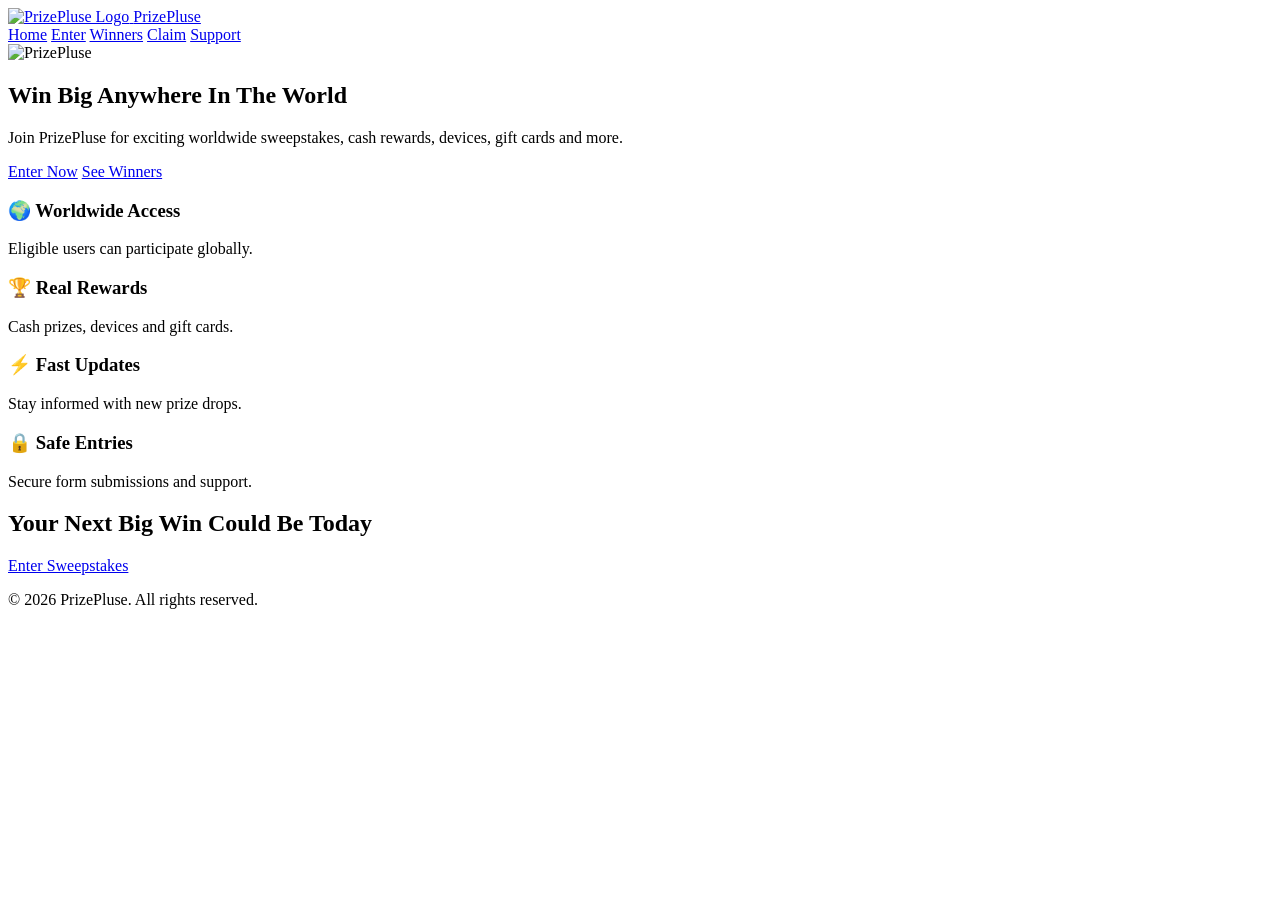
==== index.html @ dbe1dda2 "Add initial HTML structure for PrizePluse website" ====
<!DOCTYPE html>
<html lang="en">
<head>
<meta charset="UTF-8">
<meta name="viewport" content="width=device-width, initial-scale=1.0">
<title>PrizePluse - Win Big Anywhere</title>
<link rel="stylesheet" href="style.css">
</head>
<body>

<header class="topbar">
<div class="container nav">

<a href="index.html" class="brand">
<img src="logo.png" alt="PrizePluse Logo">
<span>PrizePluse</span>
</a>

<nav>
<a href="index.html">Home</a>
<a href="enter.html">Enter</a>
<a href="winners.html">Winners</a>
<a href="claim.html">Claim</a>
<a href="contact.html">Support</a>
</nav>
</div>
</header>

<section class="hero">
<div class="container hero-box">

<img src="logo.png" class="hero-logo" alt="PrizePluse">

<h1>Win Big Anywhere In The World</h1>

<p>
Join PrizePluse for exciting worldwide sweepstakes,
cash rewards, devices, gift cards and more.
</p>

<div class="hero-buttons">
<a href="enter.html" class="btn gold">Enter Now</a>
<a href="winners.html" class="btn dark">See Winners</a>
</div>

</div>
</section>

<section class="features">
<div class="container grid4">

<div class="card">
<h3>🌍 Worldwide Access</h3>
<p>Eligible users can participate globally.</p>
</div>

<div class="card">
<h3>🏆 Real Rewards</h3>
<p>Cash prizes, devices and gift cards.</p>
</div>

<div class="card">
<h3>⚡ Fast Updates</h3>
<p>Stay informed with new prize drops.</p>
</div>

<div class="card">
<h3>🔒 Safe Entries</h3>
<p>Secure form submissions and support.</p>
</div>

</div>
</section>

<section class="cta">
<div class="container center">
<h2>Your Next Big Win Could Be Today</h2>
<a href="enter.html" class="btn gold">Enter Sweepstakes</a>
</div>
</section>

<footer>
<div class="container foot">
<p>© 2026 PrizePluse. All rights reserved.</p>
</div>
</footer>

<script src="script.js"></script>
</body>
</html>
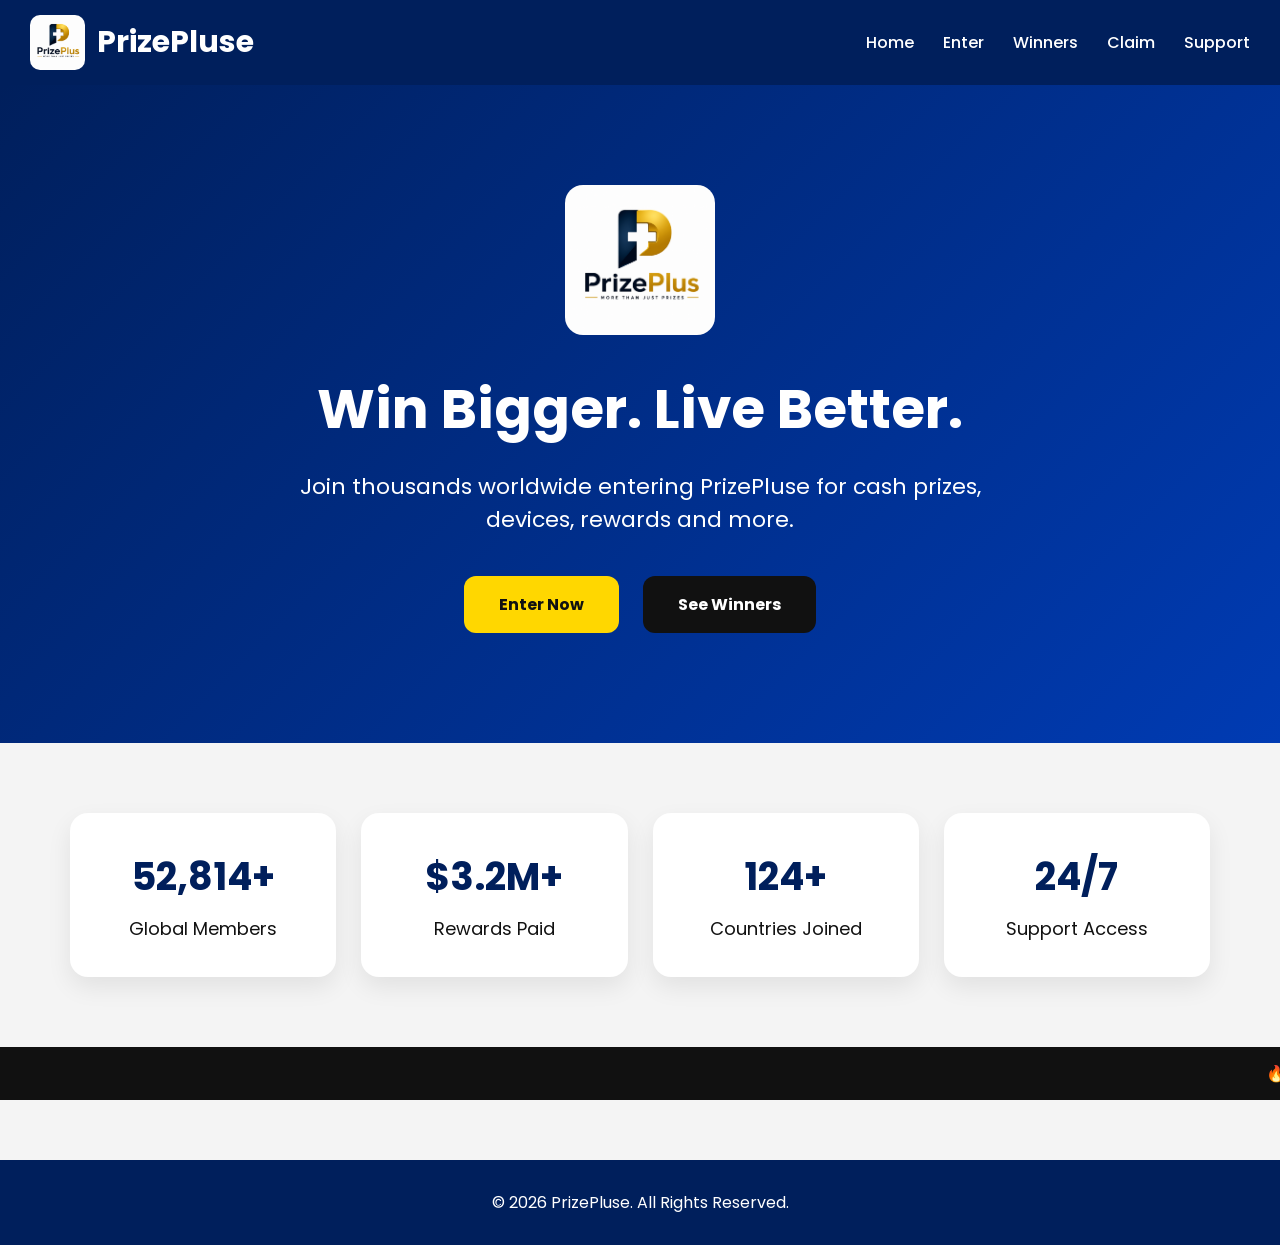
==== commit 4072822c: "Update title and content for PrizePluse website" ====
--- a/index.html
+++ b/index.html
@@ -3,18 +3,189 @@
 <head>
 <meta charset="UTF-8">
 <meta name="viewport" content="width=device-width, initial-scale=1.0">
-<title>PrizePluse - Win Big Anywhere</title>
-<link rel="stylesheet" href="style.css">
+<title>PrizePluse - Win Bigger Worldwide</title>
+
+<link href="https://fonts.googleapis.com/css2?family=Poppins:wght@300;400;600;700&display=swap" rel="stylesheet">
+
+<style>
+*{
+margin:0;
+padding:0;
+box-sizing:border-box;
+font-family:'Poppins',sans-serif;
+}
+
+body{
+background:#f4f4f4;
+color:#111;
+}
+
+header{
+background:#001f5c;
+padding:15px 30px;
+display:flex;
+justify-content:space-between;
+align-items:center;
+position:sticky;
+top:0;
+z-index:999;
+}
+
+.logo{
+display:flex;
+align-items:center;
+gap:12px;
+color:white;
+font-size:30px;
+font-weight:700;
+}
+
+.logo img{
+width:55px;
+height:55px;
+border-radius:10px;
+}
+
+nav a{
+color:white;
+text-decoration:none;
+margin-left:25px;
+font-weight:500;
+}
+
+.hero{
+background:linear-gradient(135deg,#001f5c,#003bb3);
+color:white;
+text-align:center;
+padding:100px 20px;
+}
+
+.hero img{
+width:150px;
+border-radius:18px;
+animation:float 3s infinite ease-in-out;
+}
+
+.hero h1{
+font-size:55px;
+margin-top:25px;
+}
+
+.hero p{
+font-size:22px;
+margin:20px auto;
+max-width:700px;
+}
+
+.btns{
+margin-top:30px;
+}
+
+.btn{
+padding:16px 35px;
+border-radius:12px;
+font-weight:700;
+text-decoration:none;
+margin:10px;
+display:inline-block;
+transition:.3s;
+}
+
+.gold{
+background:#ffd700;
+color:#111;
+}
+
+.dark{
+background:#111;
+color:white;
+}
+
+.btn:hover{
+transform:translateY(-4px);
+}
+
+.stats{
+display:grid;
+grid-template-columns:repeat(auto-fit,minmax(220px,1fr));
+gap:25px;
+padding:70px 30px;
+max-width:1200px;
+margin:auto;
+}
+
+.card{
+background:white;
+padding:35px;
+border-radius:18px;
+box-shadow:0 10px 25px rgba(0,0,0,.08);
+text-align:center;
+}
+
+.card h2{
+font-size:38px;
+color:#001f5c;
+}
+
+.card p{
+margin-top:10px;
+font-size:18px;
+}
+
+.ticker{
+background:#111;
+color:#ffd700;
+padding:14px;
+font-weight:600;
+overflow:hidden;
+white-space:nowrap;
+}
+
+.ticker span{
+display:inline-block;
+padding-left:100%;
+animation:scroll 18s linear infinite;
+}
+
+footer{
+background:#001f5c;
+color:white;
+text-align:center;
+padding:30px;
+margin-top:60px;
+}
+
+@keyframes scroll{
+0%{transform:translateX(0);}
+100%{transform:translateX(-100%);}
+}
+
+@keyframes float{
+0%,100%{transform:translateY(0);}
+50%{transform:translateY(-10px);}
+}
+
+@media(max-width:768px){
+.hero h1{
+font-size:38px;
+}
+.hero p{
+font-size:18px;
+}
+nav{
+display:none;
+}
+}
+</style>
 </head>
+
 <body>
 
-<header class="topbar">
-<div class="container nav">
-
-<a href="index.html" class="brand">
-<img src="logo.png" alt="PrizePluse Logo">
-<span>PrizePluse</span>
-</a>
+<header>
+<div class="logo">
+<img src="logo.png">
+PrizePluse
+</div>
 
 <nav>
 <a href="index.html">Home</a>
@@ -23,68 +194,54 @@
 <a href="claim.html">Claim</a>
 <a href="contact.html">Support</a>
 </nav>
-</div>
 </header>
 
 <section class="hero">
-<div class="container hero-box">
-
-<img src="logo.png" class="hero-logo" alt="PrizePluse">
-
-<h1>Win Big Anywhere In The World</h1>
-
-<p>
-Join PrizePluse for exciting worldwide sweepstakes,
-cash rewards, devices, gift cards and more.
-</p>
-
-<div class="hero-buttons">
+<img src="logo.png">
+
+<h1>Win Bigger. Live Better.</h1>
+
+<p>Join thousands worldwide entering PrizePluse for cash prizes, devices, rewards and more.</p>
+
+<div class="btns">
 <a href="enter.html" class="btn gold">Enter Now</a>
 <a href="winners.html" class="btn dark">See Winners</a>
 </div>
-
-</div>
 </section>
 
-<section class="features">
-<div class="container grid4">
-
-<div class="card">
-<h3>🌍 Worldwide Access</h3>
-<p>Eligible users can participate globally.</p>
-</div>
-
-<div class="card">
-<h3>🏆 Real Rewards</h3>
-<p>Cash prizes, devices and gift cards.</p>
-</div>
-
-<div class="card">
-<h3>⚡ Fast Updates</h3>
-<p>Stay informed with new prize drops.</p>
-</div>
-
-<div class="card">
-<h3>🔒 Safe Entries</h3>
-<p>Secure form submissions and support.</p>
-</div>
-
-</div>
+<section class="stats">
+
+<div class="card">
+<h2>52,814+</h2>
+<p>Global Members</p>
+</div>
+
+<div class="card">
+<h2>$3.2M+</h2>
+<p>Rewards Paid</p>
+</div>
+
+<div class="card">
+<h2>124+</h2>
+<p>Countries Joined</p>
+</div>
+
+<div class="card">
+<h2>24/7</h2>
+<p>Support Access</p>
+</div>
+
 </section>
 
-<section class="cta">
-<div class="container center">
-<h2>Your Next Big Win Could Be Today</h2>
-<a href="enter.html" class="btn gold">Enter Sweepstakes</a>
-</div>
-</section>
+<div class="ticker">
+<span>
+🔥 Maria from Spain entered • 🔥 David from Canada won $500 • 🔥 Sarah from USA joined • 🔥 Liam from UK claimed reward
+</span>
+</div>
 
 <footer>
-<div class="container foot">
-<p>© 2026 PrizePluse. All rights reserved.</p>
-</div>
+© 2026 PrizePluse. All Rights Reserved.
 </footer>
 
-<script src="script.js"></script>
 </body>
 </html>
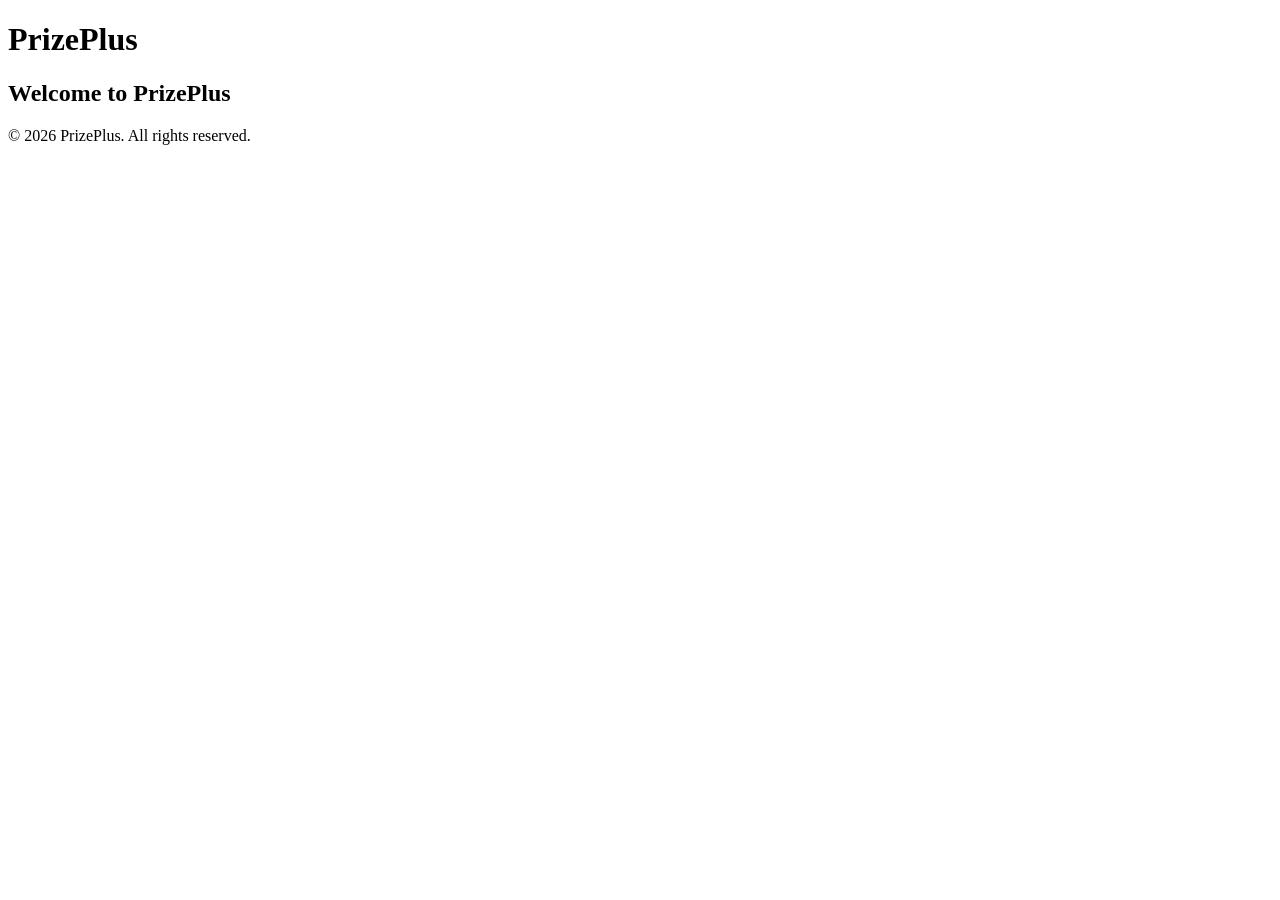
==== commit e23d4bbe: "Updated index.html to replace 'PrizePluse' with 'PrizePlus'" ====
--- a/index.html
+++ b/index.html
@@ -1,247 +1,19 @@
 <!DOCTYPE html>
 <html lang="en">
 <head>
-<meta charset="UTF-8">
-<meta name="viewport" content="width=device-width, initial-scale=1.0">
-<title>PrizePluse - Win Bigger Worldwide</title>
-
-<link href="https://fonts.googleapis.com/css2?family=Poppins:wght@300;400;600;700&display=swap" rel="stylesheet">
-
-<style>
-*{
-margin:0;
-padding:0;
-box-sizing:border-box;
-font-family:'Poppins',sans-serif;
-}
-
-body{
-background:#f4f4f4;
-color:#111;
-}
-
-header{
-background:#001f5c;
-padding:15px 30px;
-display:flex;
-justify-content:space-between;
-align-items:center;
-position:sticky;
-top:0;
-z-index:999;
-}
-
-.logo{
-display:flex;
-align-items:center;
-gap:12px;
-color:white;
-font-size:30px;
-font-weight:700;
-}
-
-.logo img{
-width:55px;
-height:55px;
-border-radius:10px;
-}
-
-nav a{
-color:white;
-text-decoration:none;
-margin-left:25px;
-font-weight:500;
-}
-
-.hero{
-background:linear-gradient(135deg,#001f5c,#003bb3);
-color:white;
-text-align:center;
-padding:100px 20px;
-}
-
-.hero img{
-width:150px;
-border-radius:18px;
-animation:float 3s infinite ease-in-out;
-}
-
-.hero h1{
-font-size:55px;
-margin-top:25px;
-}
-
-.hero p{
-font-size:22px;
-margin:20px auto;
-max-width:700px;
-}
-
-.btns{
-margin-top:30px;
-}
-
-.btn{
-padding:16px 35px;
-border-radius:12px;
-font-weight:700;
-text-decoration:none;
-margin:10px;
-display:inline-block;
-transition:.3s;
-}
-
-.gold{
-background:#ffd700;
-color:#111;
-}
-
-.dark{
-background:#111;
-color:white;
-}
-
-.btn:hover{
-transform:translateY(-4px);
-}
-
-.stats{
-display:grid;
-grid-template-columns:repeat(auto-fit,minmax(220px,1fr));
-gap:25px;
-padding:70px 30px;
-max-width:1200px;
-margin:auto;
-}
-
-.card{
-background:white;
-padding:35px;
-border-radius:18px;
-box-shadow:0 10px 25px rgba(0,0,0,.08);
-text-align:center;
-}
-
-.card h2{
-font-size:38px;
-color:#001f5c;
-}
-
-.card p{
-margin-top:10px;
-font-size:18px;
-}
-
-.ticker{
-background:#111;
-color:#ffd700;
-padding:14px;
-font-weight:600;
-overflow:hidden;
-white-space:nowrap;
-}
-
-.ticker span{
-display:inline-block;
-padding-left:100%;
-animation:scroll 18s linear infinite;
-}
-
-footer{
-background:#001f5c;
-color:white;
-text-align:center;
-padding:30px;
-margin-top:60px;
-}
-
-@keyframes scroll{
-0%{transform:translateX(0);}
-100%{transform:translateX(-100%);}
-}
-
-@keyframes float{
-0%,100%{transform:translateY(0);}
-50%{transform:translateY(-10px);}
-}
-
-@media(max-width:768px){
-.hero h1{
-font-size:38px;
-}
-.hero p{
-font-size:18px;
-}
-nav{
-display:none;
-}
-}
-</style>
+    <meta charset="UTF-8">
+    <meta name="viewport" content="width=device-width, initial-scale=1.0">
+    <title>PrizePlus</title>
 </head>
-
 <body>
-
-<header>
-<div class="logo">
-<img src="logo.png">
-PrizePluse
-</div>
-
-<nav>
-<a href="index.html">Home</a>
-<a href="enter.html">Enter</a>
-<a href="winners.html">Winners</a>
-<a href="claim.html">Claim</a>
-<a href="contact.html">Support</a>
-</nav>
-</header>
-
-<section class="hero">
-<img src="logo.png">
-
-<h1>Win Bigger. Live Better.</h1>
-
-<p>Join thousands worldwide entering PrizePluse for cash prizes, devices, rewards and more.</p>
-
-<div class="btns">
-<a href="enter.html" class="btn gold">Enter Now</a>
-<a href="winners.html" class="btn dark">See Winners</a>
-</div>
-</section>
-
-<section class="stats">
-
-<div class="card">
-<h2>52,814+</h2>
-<p>Global Members</p>
-</div>
-
-<div class="card">
-<h2>$3.2M+</h2>
-<p>Rewards Paid</p>
-</div>
-
-<div class="card">
-<h2>124+</h2>
-<p>Countries Joined</p>
-</div>
-
-<div class="card">
-<h2>24/7</h2>
-<p>Support Access</p>
-</div>
-
-</section>
-
-<div class="ticker">
-<span>
-🔥 Maria from Spain entered • 🔥 David from Canada won $500 • 🔥 Sarah from USA joined • 🔥 Liam from UK claimed reward
-</span>
-</div>
-
-<footer>
-© 2026 PrizePluse. All Rights Reserved.
-</footer>
-
+    <header>
+        <h1>PrizePlus</h1> <!-- Changed here -->
+    </header>
+    <section class="hero">
+        <h2>Welcome to PrizePlus</h2> <!-- Changed here -->
+    </section>
+    <footer>
+        <p>&copy; 2026 PrizePlus. All rights reserved.</p> <!-- Changed here -->
+    </footer>
 </body>
-</html>
+</html>
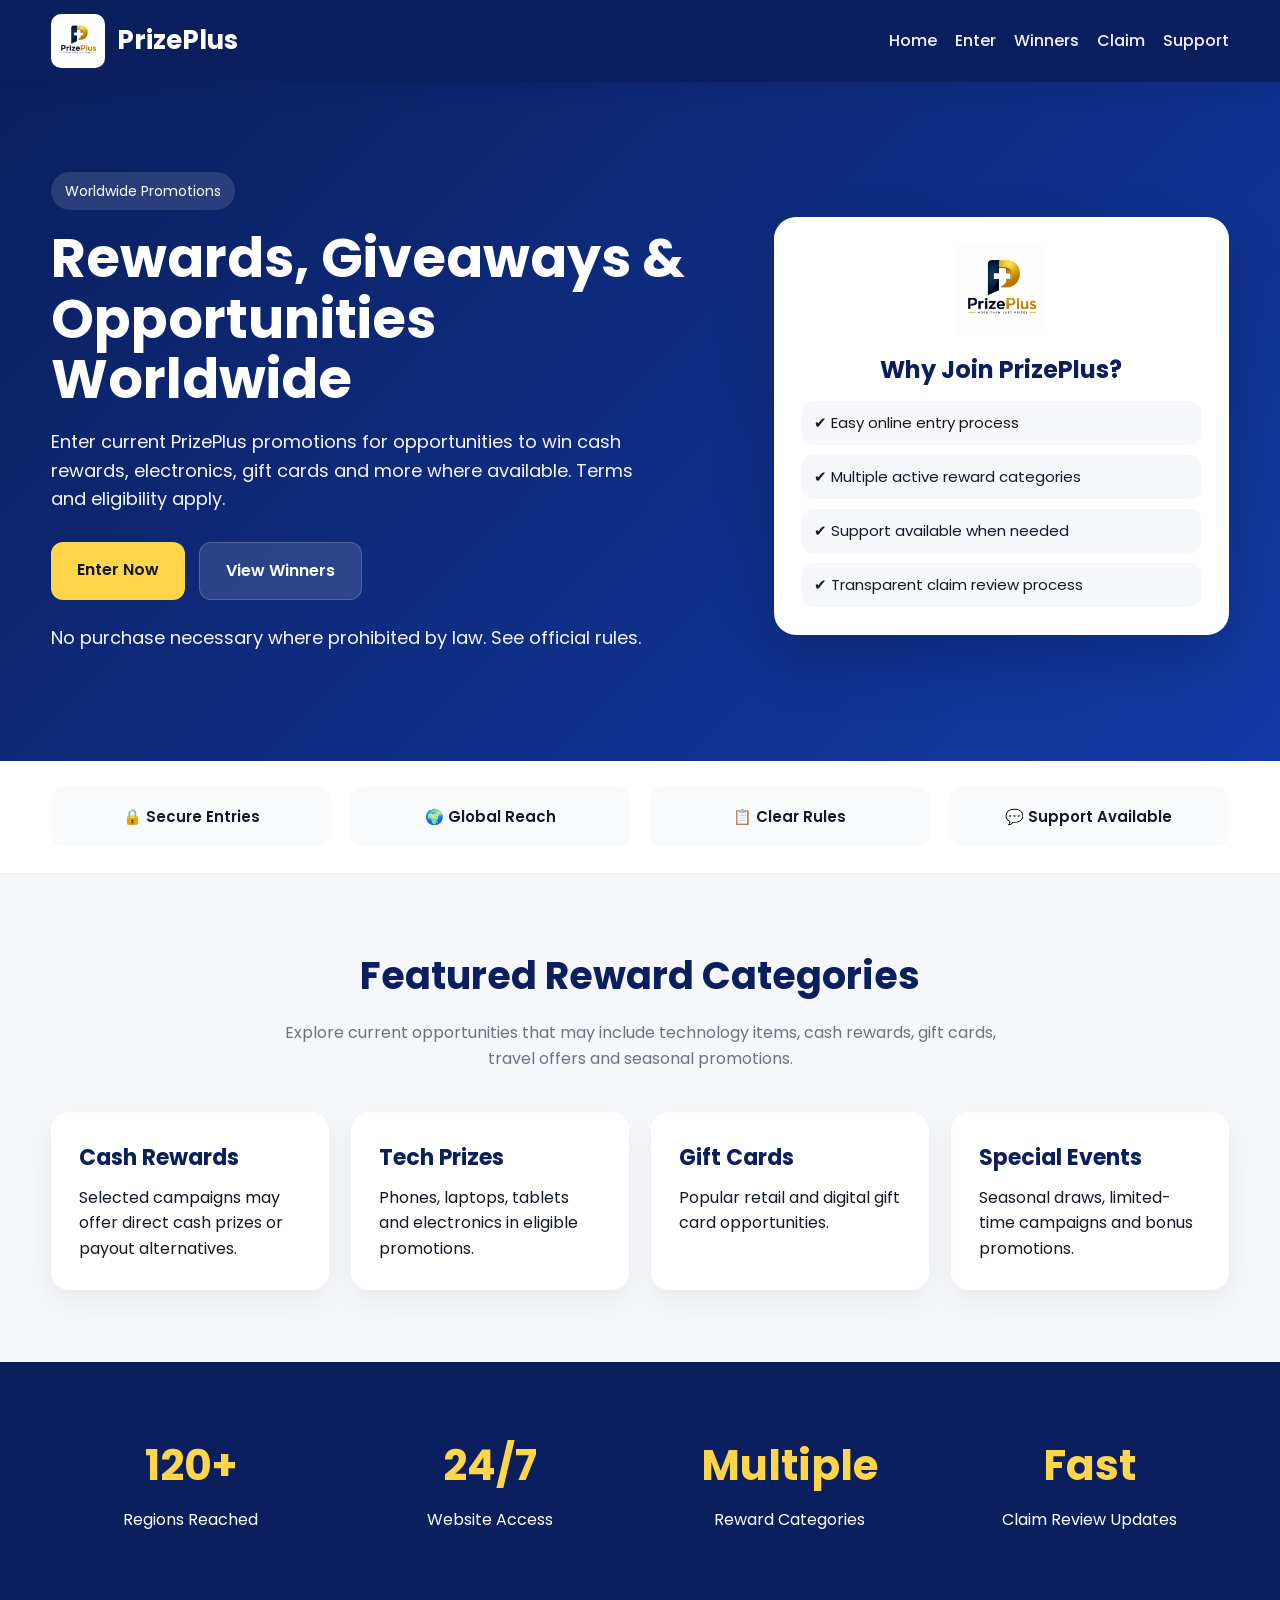
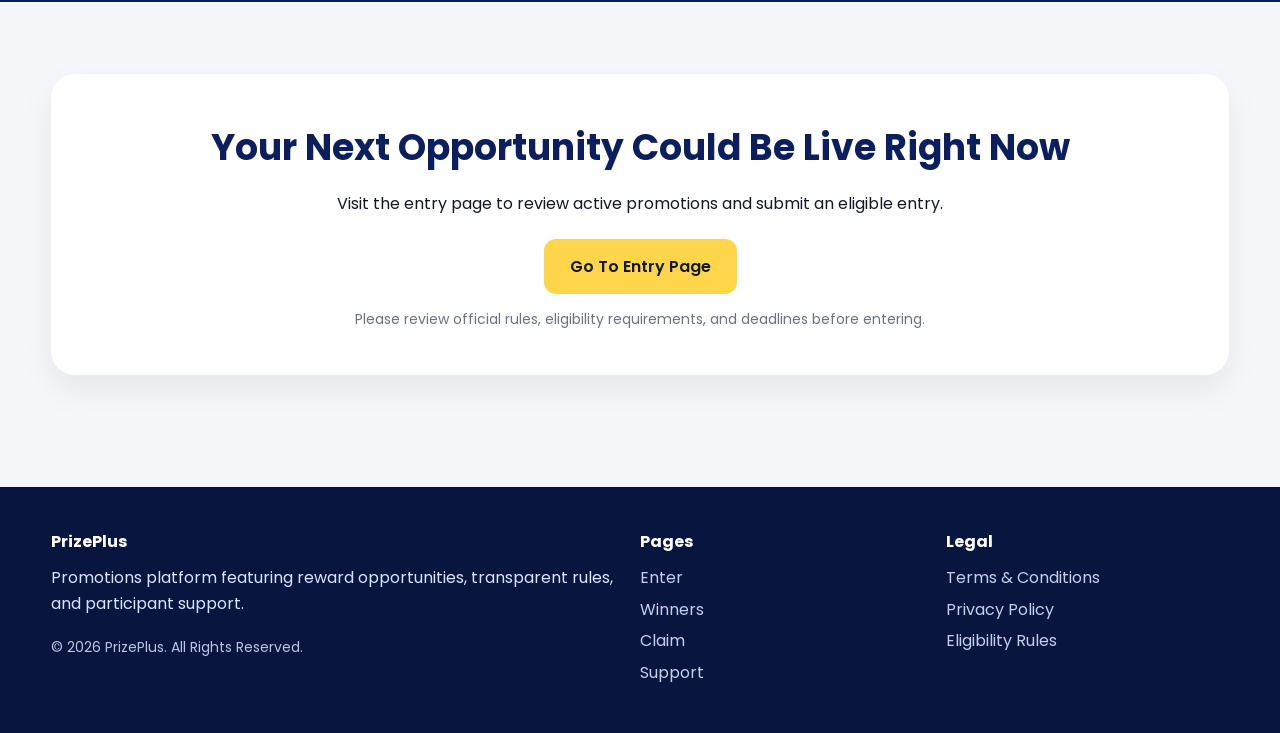
==== commit 36eea40a: "Update index.html" ====
--- a/index.html
+++ b/index.html
@@ -1,19 +1,566 @@
 <!DOCTYPE html>
 <html lang="en">
 <head>
-    <meta charset="UTF-8">
-    <meta name="viewport" content="width=device-width, initial-scale=1.0">
-    <title>PrizePlus</title>
+<meta charset="UTF-8">
+<meta name="viewport" content="width=device-width, initial-scale=1.0">
+<title>PrizePlus | Rewards & Promotions</title>
+<meta name="description" content="Enter current PrizePlus promotions for opportunities to win rewards, gift cards, electronics and more where available.">
+<link rel="preconnect" href="https://fonts.googleapis.com">
+<link rel="preconnect" href="https://fonts.gstatic.com" crossorigin>
+<link href="https://fonts.googleapis.com/css2?family=Poppins:wght@300;400;500;600;700&display=swap" rel="stylesheet">
+
+<style>
+*{
+margin:0;
+padding:0;
+box-sizing:border-box;
+}
+
+html{
+scroll-behavior:smooth;
+}
+
+body{
+font-family:'Poppins',sans-serif;
+background:#f5f7fb;
+color:#111827;
+line-height:1.6;
+}
+
+a{
+text-decoration:none;
+color:inherit;
+}
+
+img{
+max-width:100%;
+display:block;
+}
+
+header{
+position:sticky;
+top:0;
+z-index:1000;
+background:#0b1f5e;
+box-shadow:0 8px 20px rgba(0,0,0,.08);
+}
+
+.container{
+width:92%;
+max-width:1180px;
+margin:auto;
+}
+
+.nav{
+display:flex;
+justify-content:space-between;
+align-items:center;
+padding:14px 0;
+gap:20px;
+}
+
+.brand{
+display:flex;
+align-items:center;
+gap:12px;
+color:#fff;
+font-size:26px;
+font-weight:700;
+}
+
+.brand img{
+width:54px;
+height:54px;
+object-fit:contain;
+border-radius:10px;
+background:#fff;
+padding:4px;
+}
+
+nav{
+display:flex;
+flex-wrap:wrap;
+gap:18px;
+}
+
+nav a{
+color:#fff;
+font-weight:500;
+opacity:.95;
+transition:.25s;
+}
+
+nav a:hover{
+opacity:1;
+color:#ffd54a;
+}
+
+.hero{
+background:linear-gradient(135deg,#0b1f5e,#123aa5);
+color:#fff;
+padding:90px 0 80px;
+overflow:hidden;
+}
+
+.hero-grid{
+display:grid;
+grid-template-columns:1.2fr .8fr;
+gap:40px;
+align-items:center;
+}
+
+.eyebrow{
+display:inline-block;
+background:rgba(255,255,255,.12);
+padding:8px 14px;
+border-radius:999px;
+font-size:14px;
+margin-bottom:18px;
+}
+
+.hero h1{
+font-size:54px;
+line-height:1.12;
+margin-bottom:18px;
+font-weight:700;
+}
+
+.hero p{
+font-size:18px;
+max-width:620px;
+opacity:.96;
+margin-bottom:28px;
+}
+
+.hero-actions{
+display:flex;
+gap:14px;
+flex-wrap:wrap;
+margin-bottom:24px;
+}
+
+.btn{
+padding:15px 26px;
+border-radius:12px;
+font-weight:600;
+display:inline-block;
+transition:.25s;
+}
+
+.btn:hover{
+transform:translateY(-3px);
+}
+
+.btn-primary{
+background:#ffd54a;
+color:#111827;
+}
+
+.btn-secondary{
+background:rgba(255,255,255,.12);
+color:#fff;
+border:1px solid rgba(255,255,255,.18);
+}
+
+.hero-note{
+font-size:14px;
+opacity:.9;
+}
+
+.hero-card{
+background:#fff;
+color:#111827;
+padding:28px;
+border-radius:22px;
+box-shadow:0 25px 60px rgba(0,0,0,.18);
+animation:float 4s ease-in-out infinite;
+}
+
+.hero-card img{
+width:90px;
+margin:0 auto 16px;
+}
+
+.hero-card h3{
+text-align:center;
+font-size:24px;
+margin-bottom:10px;
+color:#0b1f5e;
+}
+
+.hero-card ul{
+list-style:none;
+display:grid;
+gap:10px;
+margin-top:12px;
+}
+
+.hero-card li{
+padding:10px 12px;
+background:#f5f7fb;
+border-radius:10px;
+font-size:15px;
+}
+
+.trust{
+padding:26px 0;
+background:#fff;
+border-bottom:1px solid #eef1f6;
+}
+
+.trust-grid{
+display:grid;
+grid-template-columns:repeat(4,1fr);
+gap:18px;
+}
+
+.trust-item{
+background:#f8fafc;
+padding:18px;
+border-radius:14px;
+text-align:center;
+font-weight:600;
+font-size:15px;
+}
+
+.section{
+padding:72px 0;
+}
+
+.section-title{
+text-align:center;
+font-size:38px;
+color:#0b1f5e;
+margin-bottom:14px;
+}
+
+.section-sub{
+text-align:center;
+max-width:720px;
+margin:0 auto 40px;
+color:#6b7280;
+}
+
+.cards{
+display:grid;
+grid-template-columns:repeat(auto-fit,minmax(240px,1fr));
+gap:22px;
+}
+
+.card{
+background:#fff;
+padding:28px;
+border-radius:18px;
+box-shadow:0 12px 28px rgba(0,0,0,.06);
+transition:.25s;
+}
+
+.card:hover{
+transform:translateY(-5px);
+}
+
+.card h3{
+color:#0b1f5e;
+margin-bottom:10px;
+font-size:22px;
+}
+
+.stats{
+background:#0b1f5e;
+color:#fff;
+padding:70px 0;
+}
+
+.stats-grid{
+display:grid;
+grid-template-columns:repeat(4,1fr);
+gap:20px;
+text-align:center;
+}
+
+.stat h2{
+font-size:42px;
+margin-bottom:8px;
+color:#ffd54a;
+}
+
+.cta{
+padding:72px 0;
+text-align:center;
+}
+
+.cta-box{
+background:#fff;
+padding:45px;
+border-radius:24px;
+box-shadow:0 15px 35px rgba(0,0,0,.07);
+}
+
+.cta h2{
+font-size:36px;
+color:#0b1f5e;
+margin-bottom:14px;
+}
+
+.small{
+font-size:14px;
+color:#6b7280;
+margin-top:14px;
+}
+
+footer{
+background:#08153f;
+color:#dbe3ff;
+padding:42px 0;
+margin-top:40px;
+}
+
+.footer-grid{
+display:grid;
+grid-template-columns:2fr 1fr 1fr;
+gap:24px;
+}
+
+footer h4{
+color:#fff;
+margin-bottom:10px;
+}
+
+footer a{
+display:block;
+margin:6px 0;
+opacity:.9;
+}
+
+.copy{
+margin-top:20px;
+font-size:14px;
+opacity:.85;
+}
+
+@keyframes float{
+0%,100%{transform:translateY(0);}
+50%{transform:translateY(-10px);}
+}
+
+@media(max-width:980px){
+.hero-grid,
+.footer-grid,
+.trust-grid,
+.stats-grid{
+grid-template-columns:1fr 1fr;
+}
+.hero h1{
+font-size:44px;
+}
+}
+
+@media(max-width:700px){
+nav{
+display:none;
+}
+.hero-grid,
+.trust-grid,
+.stats-grid,
+.footer-grid{
+grid-template-columns:1fr;
+}
+.hero{
+padding:70px 0 60px;
+}
+.hero h1{
+font-size:34px;
+}
+.section-title{
+font-size:30px;
+}
+.cta h2{
+font-size:28px;
+}
+}
+</style>
 </head>
+
 <body>
-    <header>
-        <h1>PrizePlus</h1> <!-- Changed here -->
-    </header>
-    <section class="hero">
-        <h2>Welcome to PrizePlus</h2> <!-- Changed here -->
-    </section>
-    <footer>
-        <p>&copy; 2026 PrizePlus. All rights reserved.</p> <!-- Changed here -->
-    </footer>
+
+<header>
+<div class="container nav">
+
+<a href="index.html" class="brand">
+<img src="logo.png" alt="PrizePlus Logo">
+<span>PrizePlus</span>
+</a>
+
+<nav>
+<a href="index.html">Home</a>
+<a href="enter.html">Enter</a>
+<a href="winners.html">Winners</a>
+<a href="claim.html">Claim</a>
+<a href="contact.html">Support</a>
+</nav>
+
+</div>
+</header>
+
+<section class="hero">
+<div class="container hero-grid">
+
+<div>
+<span class="eyebrow">Worldwide Promotions</span>
+
+<h1>Rewards, Giveaways & Opportunities Worldwide</h1>
+
+<p>
+Enter current PrizePlus promotions for opportunities to win cash rewards,
+electronics, gift cards and more where available. Terms and eligibility apply.
+</p>
+
+<div class="hero-actions">
+<a href="enter.html" class="btn btn-primary">Enter Now</a>
+<a href="winners.html" class="btn btn-secondary">View Winners</a>
+</div>
+
+<p class="hero-note">
+No purchase necessary where prohibited by law. See official rules.
+</p>
+</div>
+
+<div class="hero-card">
+<img src="logo.png" alt="PrizePlus">
+<h3>Why Join PrizePlus?</h3>
+
+<ul>
+<li>✔ Easy online entry process</li>
+<li>✔ Multiple active reward categories</li>
+<li>✔ Support available when needed</li>
+<li>✔ Transparent claim review process</li>
+</ul>
+</div>
+
+</div>
+</section>
+
+<section class="trust">
+<div class="container trust-grid">
+
+<div class="trust-item">🔒 Secure Entries</div>
+<div class="trust-item">🌍 Global Reach</div>
+<div class="trust-item">📋 Clear Rules</div>
+<div class="trust-item">💬 Support Available</div>
+
+</div>
+</section>
+
+<section class="section">
+<div class="container">
+
+<h2 class="section-title">Featured Reward Categories</h2>
+<p class="section-sub">
+Explore current opportunities that may include technology items, cash rewards,
+gift cards, travel offers and seasonal promotions.
+</p>
+
+<div class="cards">
+
+<div class="card">
+<h3>Cash Rewards</h3>
+<p>Selected campaigns may offer direct cash prizes or payout alternatives.</p>
+</div>
+
+<div class="card">
+<h3>Tech Prizes</h3>
+<p>Phones, laptops, tablets and electronics in eligible promotions.</p>
+</div>
+
+<div class="card">
+<h3>Gift Cards</h3>
+<p>Popular retail and digital gift card opportunities.</p>
+</div>
+
+<div class="card">
+<h3>Special Events</h3>
+<p>Seasonal draws, limited-time campaigns and bonus promotions.</p>
+</div>
+
+</div>
+
+</div>
+</section>
+
+<section class="stats">
+<div class="container stats-grid">
+
+<div class="stat">
+<h2>120+</h2>
+<p>Regions Reached</p>
+</div>
+
+<div class="stat">
+<h2>24/7</h2>
+<p>Website Access</p>
+</div>
+
+<div class="stat">
+<h2>Multiple</h2>
+<p>Reward Categories</p>
+</div>
+
+<div class="stat">
+<h2>Fast</h2>
+<p>Claim Review Updates</p>
+</div>
+
+</div>
+</section>
+
+<section class="cta">
+<div class="container">
+
+<div class="cta-box">
+<h2>Your Next Opportunity Could Be Live Right Now</h2>
+<p>Visit the entry page to review active promotions and submit an eligible entry.</p>
+
+<div style="margin-top:22px;">
+<a href="enter.html" class="btn btn-primary">Go To Entry Page</a>
+</div>
+
+<p class="small">
+Please review official rules, eligibility requirements, and deadlines before entering.
+</p>
+</div>
+
+</div>
+</section>
+
+<footer>
+<div class="container footer-grid">
+
+<div>
+<h4>PrizePlus</h4>
+<p>
+Promotions platform featuring reward opportunities, transparent rules,
+and participant support.
+</p>
+<p class="copy">© 2026 PrizePlus. All Rights Reserved.</p>
+</div>
+
+<div>
+<h4>Pages</h4>
+<a href="enter.html">Enter</a>
+<a href="winners.html">Winners</a>
+<a href="claim.html">Claim</a>
+<a href="contact.html">Support</a>
+</div>
+
+<div>
+<h4>Legal</h4>
+<a href="#">Terms & Conditions</a>
+<a href="#">Privacy Policy</a>
+<a href="#">Eligibility Rules</a>
+</div>
+
+</div>
+</footer>
+
 </body>
-</html>+</html>
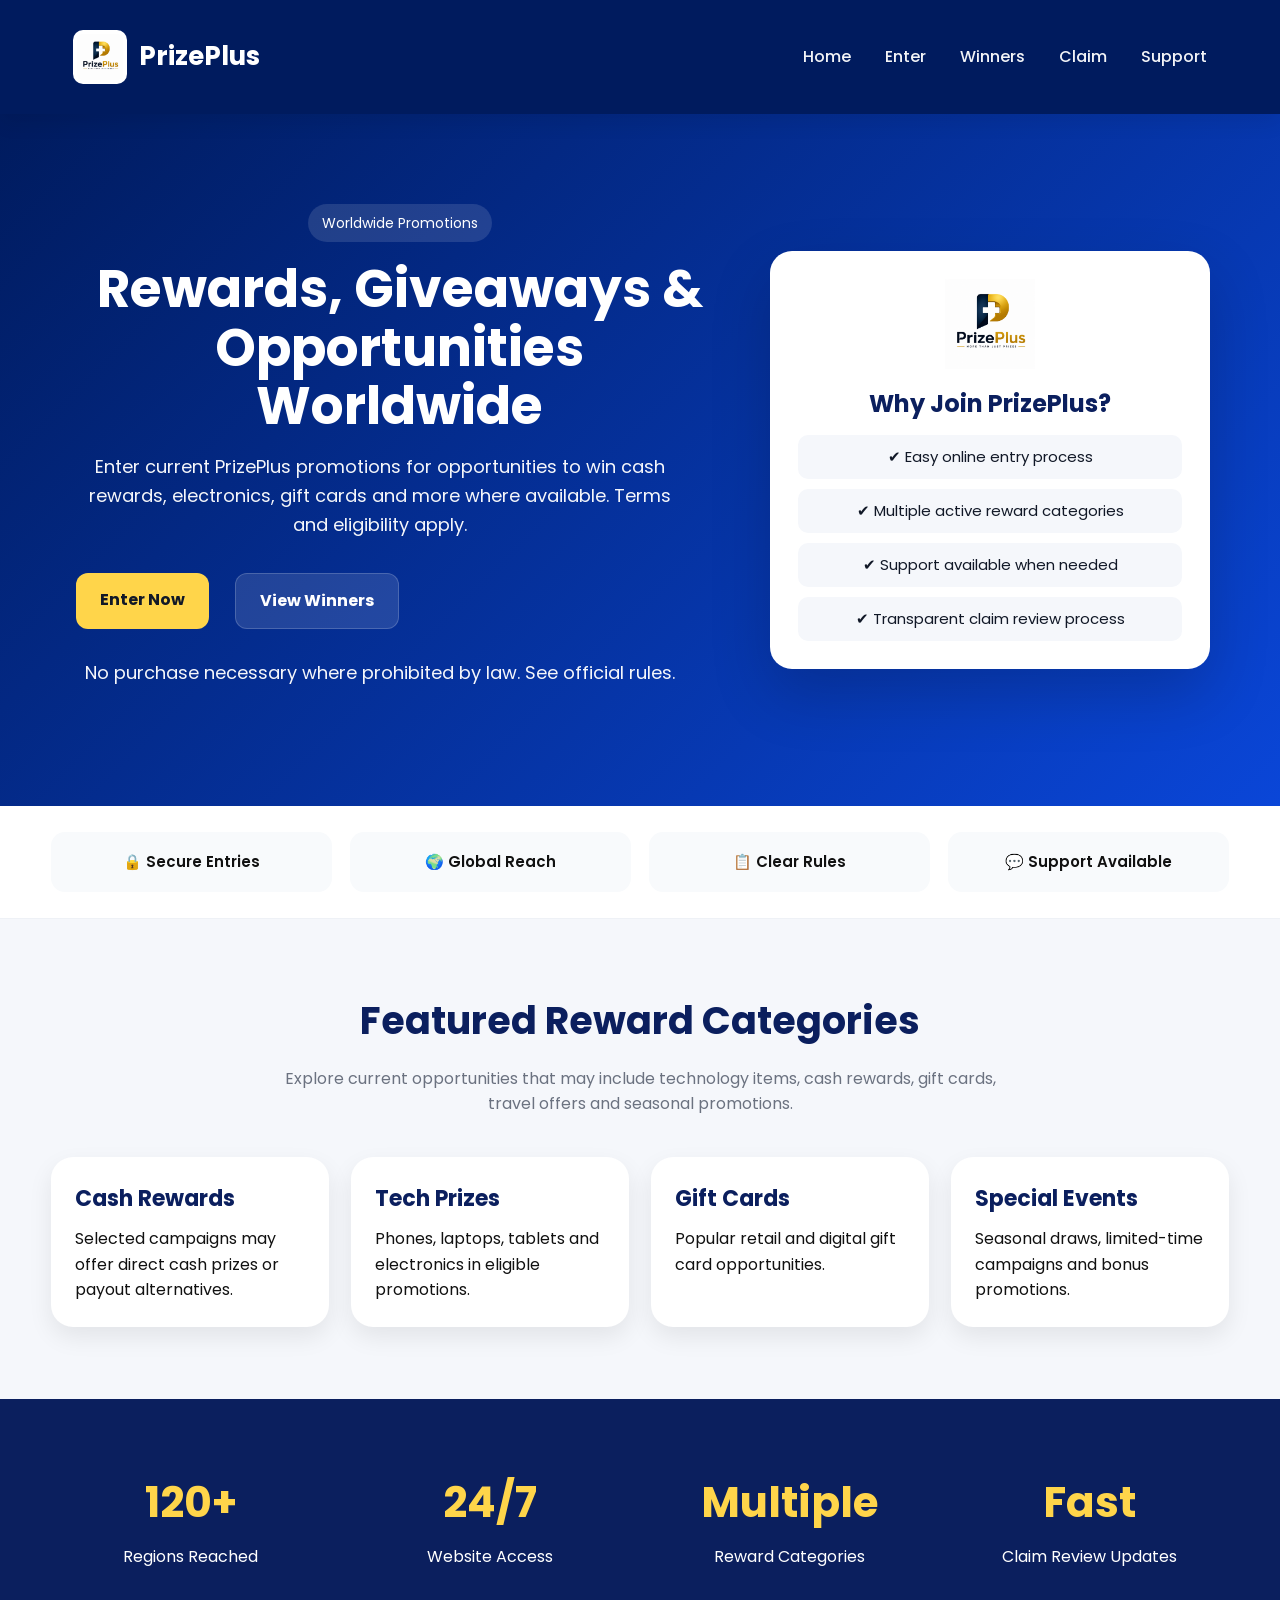
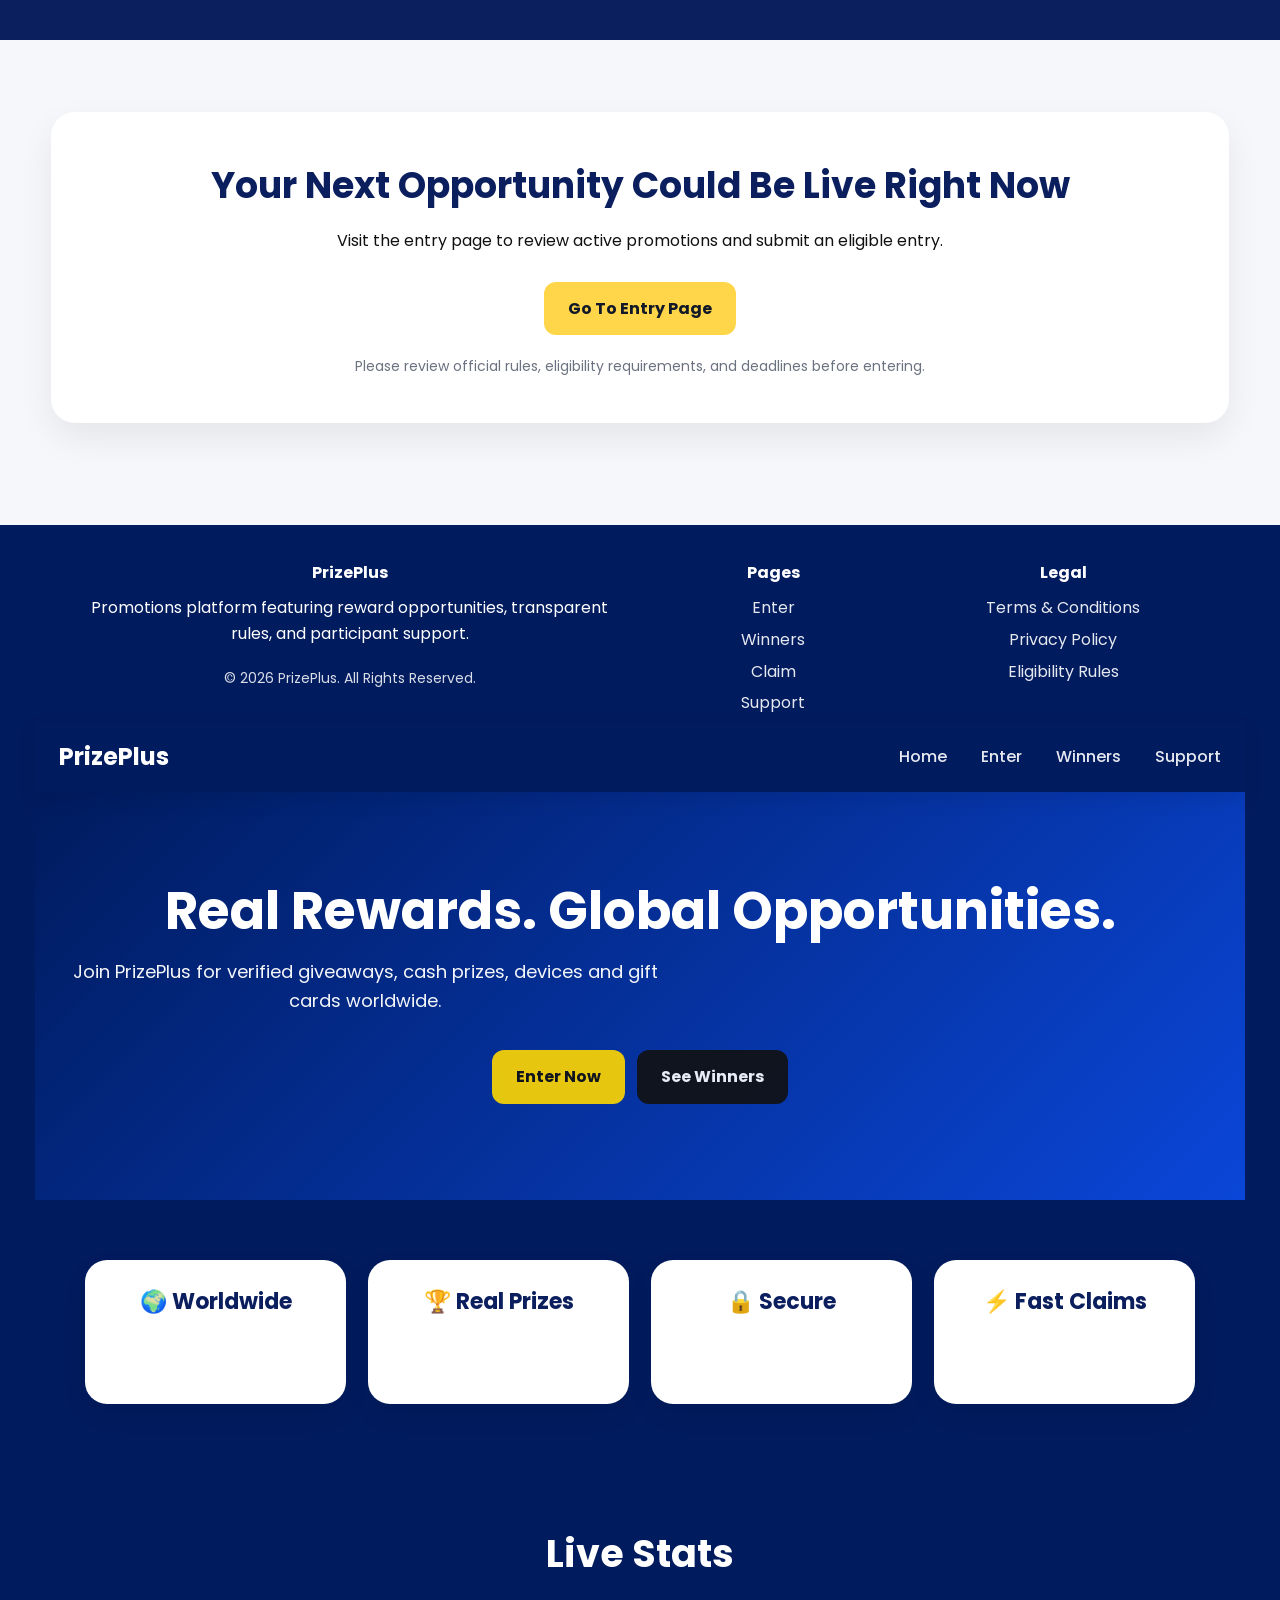
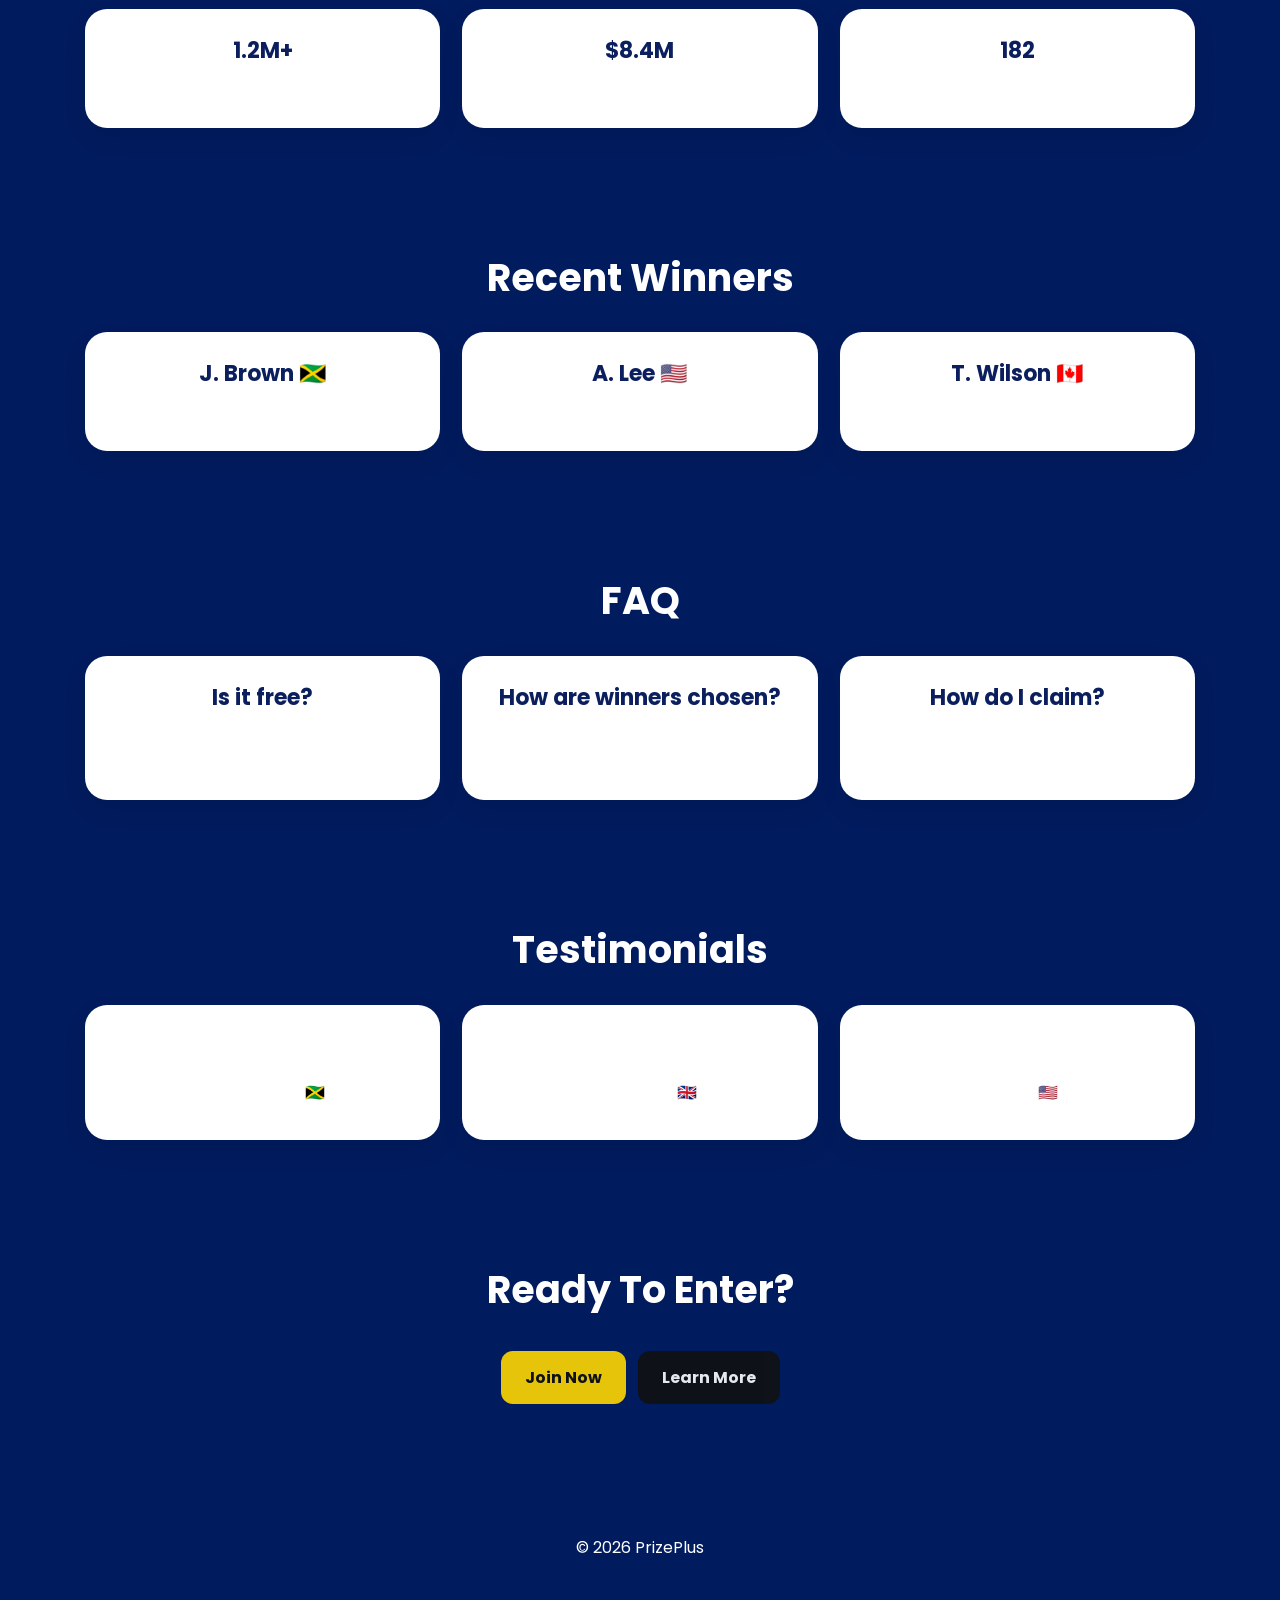
==== commit 2dbc9cac: "Create PrizePlus Premium landing page Added HTML structure and styling for the PrizePlus Premium pag" ====
--- a/index.html
+++ b/index.html
@@ -560,7 +560,25 @@
 </div>
 
 </div>
-</footer>
-
+
+  <!DOCTYPE html><html lang="en">
+<head>
+<meta charset="UTF-8">
+<meta name="viewport" content="width=device-width, initial-scale=1.0">
+<title>PrizePlus Premium</title>
+<link href="https://fonts.googleapis.com/css2?family=Poppins:wght@400;600;700;800&display=swap" rel="stylesheet">
+<style>
+body{margin:0;font-family:Poppins,sans-serif;background:#f5f7fb;color:#111}header{background:#001b5e;color:#fff;padding:16px 24px;display:flex;justify-content:space-between;align-items:center}nav a{color:#fff;text-decoration:none;margin-left:16px}.hero{padding:90px 20px;text-align:center;background:linear-gradient(135deg,#001b5e,#0a46d8);color:#fff}.hero h1{font-size:52px}.btn{display:inline-block;padding:14px 24px;border-radius:12px;text-decoration:none;font-weight:700;margin:6px}.gold{background:#ffd700;color:#111}.dark{background:#111;color:#fff}.wrap{max-width:1150px;margin:auto;padding:60px 20px}.grid{display:grid;grid-template-columns:repeat(auto-fit,minmax(240px,1fr));gap:22px}.card{background:#fff;padding:24px;border-radius:22px;box-shadow:0 10px 24px rgba(0,0,0,.08)}footer{background:#001b5e;color:#fff;text-align:center;padding:35px;margin-top:30px}@media(max-width:700px){.hero h1{font-size:34px}}
+</style>
+</head>
+<body>
+<header><h2>PrizePlus</h2><nav><a href='#'>Home</a><a href='#'>Enter</a><a href='#'>Winners</a><a href='#'>Support</a></nav></header>
+<section class='hero'><h1>Real Rewards. Global Opportunities.</h1><p>Join PrizePlus for verified giveaways, cash prizes, devices and gift cards worldwide.</p><a class='btn gold'>Enter Now</a><a class='btn dark'>See Winners</a></section>
+<section class='wrap'><div class='grid'><div class='card'><h3>🌍 Worldwide</h3><p>Global access for supported users.</p></div><div class='card'><h3>🏆 Real Prizes</h3><p>Cash, phones, laptops and vouchers.</p></div><div class='card'><h3>🔒 Secure</h3><p>Protected forms and support.</p></div><div class='card'><h3>⚡ Fast Claims</h3><p>Quick notifications and streamlined claims.</p></div></div></section><section class='wrap'><h2 style='text-align:center;font-size:38px;margin-bottom:24px'>Live Stats</h2><div class='grid'><div class='card'><h3>1.2M+</h3><p>Members Joined</p></div><div class='card'><h3>$8.4M</h3><p>Rewards Paid</p></div><div class='card'><h3>182</h3><p>Countries Reached</p></div></div></section><section class='wrap'><h2 style='text-align:center;font-size:38px;margin-bottom:24px'>Recent Winners</h2><div class='grid'><div class='card'><h3>J. Brown 🇯🇲</h3><p>$500 Cash • Apr 2026</p></div><div class='card'><h3>A. Lee 🇺🇸</h3><p>iPhone Prize • Apr 2026</p></div><div class='card'><h3>T. Wilson 🇨🇦</h3><p>Laptop Prize • Apr 2026</p></div></div></section><section class='wrap'><h2 style='text-align:center;font-size:38px;margin-bottom:24px'>FAQ</h2><div class='grid'><div class='card'><h3>Is it free?</h3><p>Yes, selected draws are free to enter.</p></div><div class='card'><h3>How are winners chosen?</h3><p>According to each promotion's rules.</p></div><div class='card'><h3>How do I claim?</h3><p>Winners are contacted through official channels.</p></div></div></section>
+<section class='wrap'><h2 style='text-align:center;font-size:38px;margin-bottom:24px'>Testimonials</h2><div class='grid'><div class='card'><p>“I actually received my reward faster than expected.”</p><h4>- K. Thomas 🇯🇲</h4></div><div class='card'><p>“Smooth process and great support team.”</p><h4>- M. James 🇬🇧</h4></div><div class='card'><p>“Won a phone prize and everything felt professional.”</p><h4>- A. Lee 🇺🇸</h4></div></div></section><section class='wrap'><h2 style='text-align:center;font-size:38px;margin-bottom:24px'>Ready To Enter?</h2><div style='text-align:center'><a class='btn gold'>Join Now</a><a class='btn dark'>Learn More</a></div></section><footer>© 2026 PrizePlus</footer>
 </body>
 </html>
+</footer>
+
+</body>
+</html>
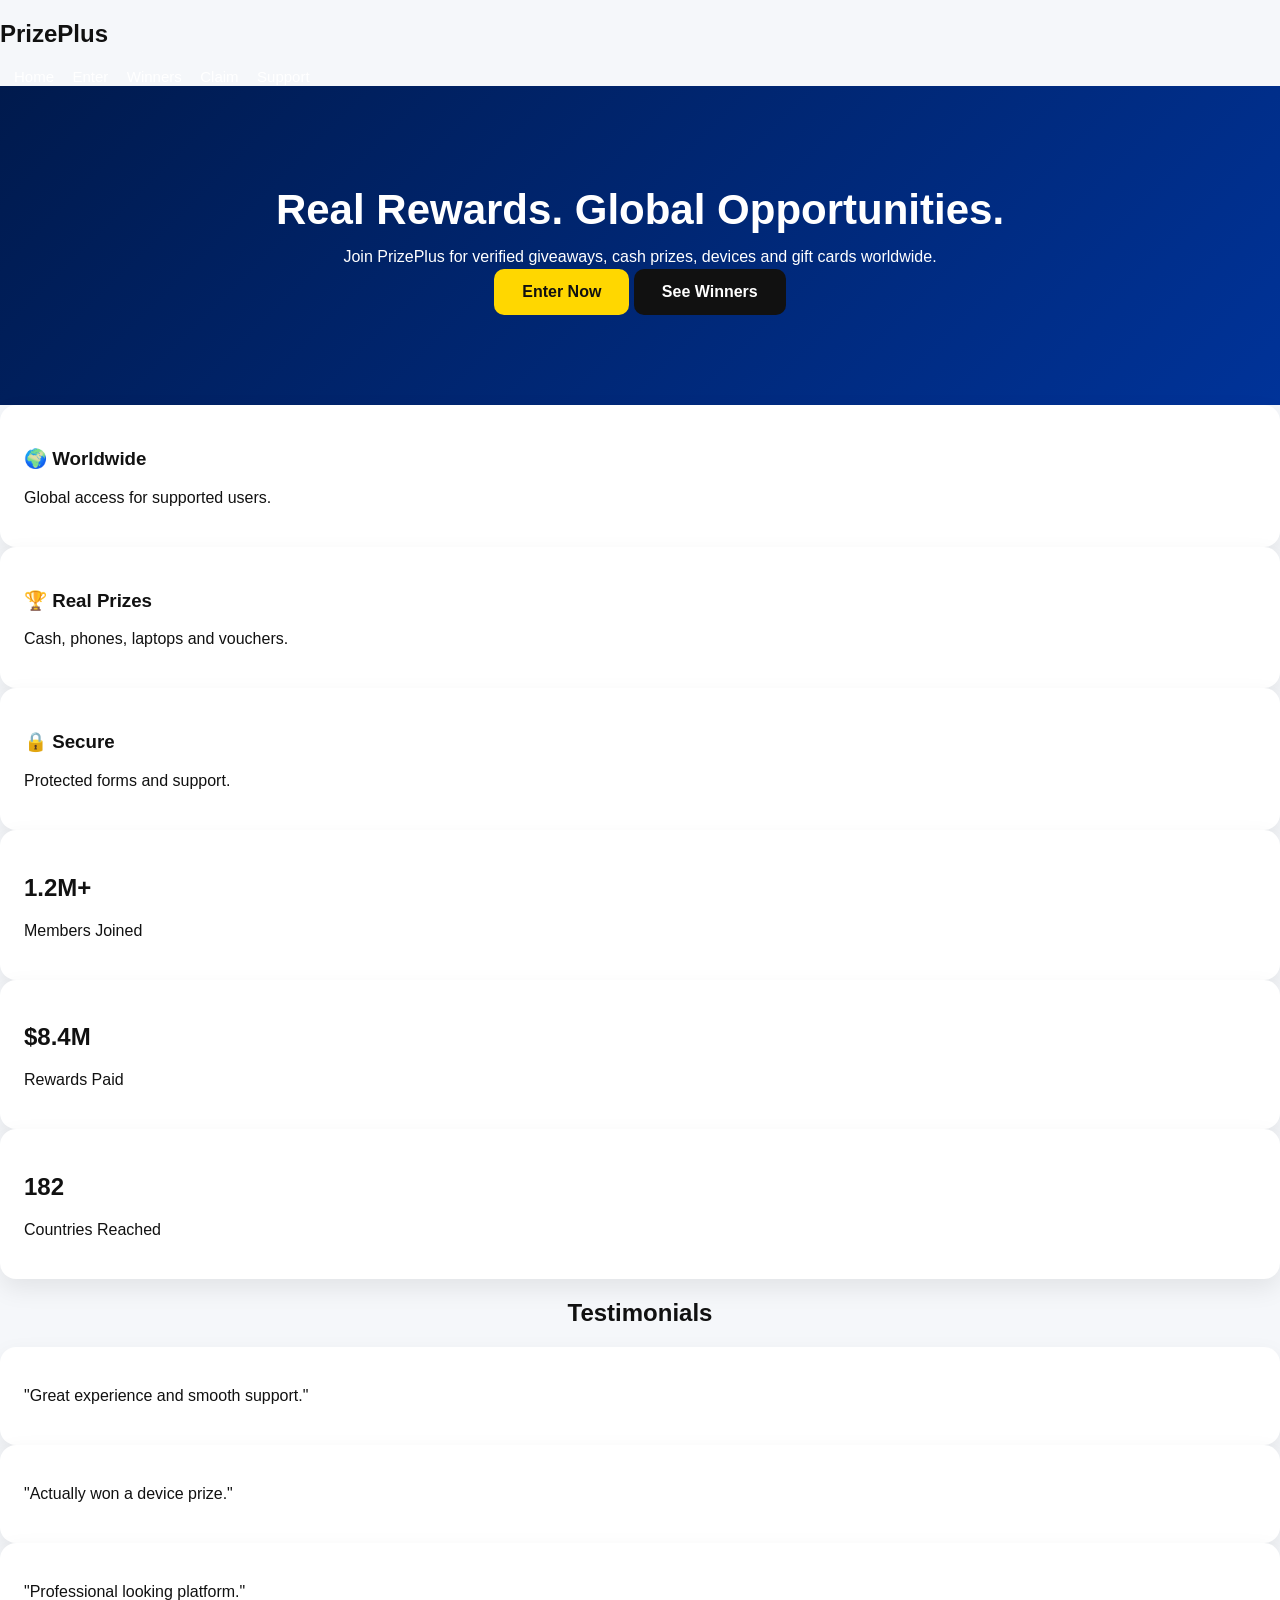
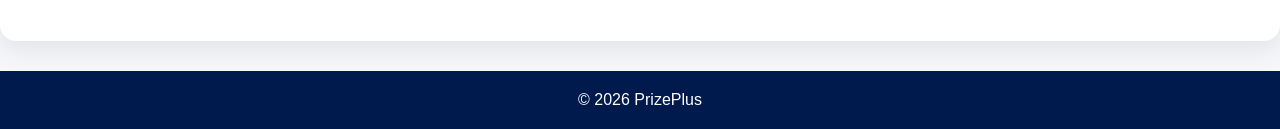
==== commit d495e9f5: "Refactor index.html structure and content" ====
--- a/index.html
+++ b/index.html
@@ -1,584 +1,55 @@
+<!-- index.html -->
 <!DOCTYPE html>
 <html lang="en">
 <head>
 <meta charset="UTF-8">
 <meta name="viewport" content="width=device-width, initial-scale=1.0">
-<title>PrizePlus | Rewards & Promotions</title>
-<meta name="description" content="Enter current PrizePlus promotions for opportunities to win rewards, gift cards, electronics and more where available.">
-<link rel="preconnect" href="https://fonts.googleapis.com">
-<link rel="preconnect" href="https://fonts.gstatic.com" crossorigin>
-<link href="https://fonts.googleapis.com/css2?family=Poppins:wght@300;400;500;600;700&display=swap" rel="stylesheet">
-
-<style>
-*{
-margin:0;
-padding:0;
-box-sizing:border-box;
-}
-
-html{
-scroll-behavior:smooth;
-}
-
-body{
-font-family:'Poppins',sans-serif;
-background:#f5f7fb;
-color:#111827;
-line-height:1.6;
-}
-
-a{
-text-decoration:none;
-color:inherit;
-}
-
-img{
-max-width:100%;
-display:block;
-}
-
-header{
-position:sticky;
-top:0;
-z-index:1000;
-background:#0b1f5e;
-box-shadow:0 8px 20px rgba(0,0,0,.08);
-}
-
-.container{
-width:92%;
-max-width:1180px;
-margin:auto;
-}
-
-.nav{
-display:flex;
-justify-content:space-between;
-align-items:center;
-padding:14px 0;
-gap:20px;
-}
-
-.brand{
-display:flex;
-align-items:center;
-gap:12px;
-color:#fff;
-font-size:26px;
-font-weight:700;
-}
-
-.brand img{
-width:54px;
-height:54px;
-object-fit:contain;
-border-radius:10px;
-background:#fff;
-padding:4px;
-}
-
-nav{
-display:flex;
-flex-wrap:wrap;
-gap:18px;
-}
-
-nav a{
-color:#fff;
-font-weight:500;
-opacity:.95;
-transition:.25s;
-}
-
-nav a:hover{
-opacity:1;
-color:#ffd54a;
-}
-
-.hero{
-background:linear-gradient(135deg,#0b1f5e,#123aa5);
-color:#fff;
-padding:90px 0 80px;
-overflow:hidden;
-}
-
-.hero-grid{
-display:grid;
-grid-template-columns:1.2fr .8fr;
-gap:40px;
-align-items:center;
-}
-
-.eyebrow{
-display:inline-block;
-background:rgba(255,255,255,.12);
-padding:8px 14px;
-border-radius:999px;
-font-size:14px;
-margin-bottom:18px;
-}
-
-.hero h1{
-font-size:54px;
-line-height:1.12;
-margin-bottom:18px;
-font-weight:700;
-}
-
-.hero p{
-font-size:18px;
-max-width:620px;
-opacity:.96;
-margin-bottom:28px;
-}
-
-.hero-actions{
-display:flex;
-gap:14px;
-flex-wrap:wrap;
-margin-bottom:24px;
-}
-
-.btn{
-padding:15px 26px;
-border-radius:12px;
-font-weight:600;
-display:inline-block;
-transition:.25s;
-}
-
-.btn:hover{
-transform:translateY(-3px);
-}
-
-.btn-primary{
-background:#ffd54a;
-color:#111827;
-}
-
-.btn-secondary{
-background:rgba(255,255,255,.12);
-color:#fff;
-border:1px solid rgba(255,255,255,.18);
-}
-
-.hero-note{
-font-size:14px;
-opacity:.9;
-}
-
-.hero-card{
-background:#fff;
-color:#111827;
-padding:28px;
-border-radius:22px;
-box-shadow:0 25px 60px rgba(0,0,0,.18);
-animation:float 4s ease-in-out infinite;
-}
-
-.hero-card img{
-width:90px;
-margin:0 auto 16px;
-}
-
-.hero-card h3{
-text-align:center;
-font-size:24px;
-margin-bottom:10px;
-color:#0b1f5e;
-}
-
-.hero-card ul{
-list-style:none;
-display:grid;
-gap:10px;
-margin-top:12px;
-}
-
-.hero-card li{
-padding:10px 12px;
-background:#f5f7fb;
-border-radius:10px;
-font-size:15px;
-}
-
-.trust{
-padding:26px 0;
-background:#fff;
-border-bottom:1px solid #eef1f6;
-}
-
-.trust-grid{
-display:grid;
-grid-template-columns:repeat(4,1fr);
-gap:18px;
-}
-
-.trust-item{
-background:#f8fafc;
-padding:18px;
-border-radius:14px;
-text-align:center;
-font-weight:600;
-font-size:15px;
-}
-
-.section{
-padding:72px 0;
-}
-
-.section-title{
-text-align:center;
-font-size:38px;
-color:#0b1f5e;
-margin-bottom:14px;
-}
-
-.section-sub{
-text-align:center;
-max-width:720px;
-margin:0 auto 40px;
-color:#6b7280;
-}
-
-.cards{
-display:grid;
-grid-template-columns:repeat(auto-fit,minmax(240px,1fr));
-gap:22px;
-}
-
-.card{
-background:#fff;
-padding:28px;
-border-radius:18px;
-box-shadow:0 12px 28px rgba(0,0,0,.06);
-transition:.25s;
-}
-
-.card:hover{
-transform:translateY(-5px);
-}
-
-.card h3{
-color:#0b1f5e;
-margin-bottom:10px;
-font-size:22px;
-}
-
-.stats{
-background:#0b1f5e;
-color:#fff;
-padding:70px 0;
-}
-
-.stats-grid{
-display:grid;
-grid-template-columns:repeat(4,1fr);
-gap:20px;
-text-align:center;
-}
-
-.stat h2{
-font-size:42px;
-margin-bottom:8px;
-color:#ffd54a;
-}
-
-.cta{
-padding:72px 0;
-text-align:center;
-}
-
-.cta-box{
-background:#fff;
-padding:45px;
-border-radius:24px;
-box-shadow:0 15px 35px rgba(0,0,0,.07);
-}
-
-.cta h2{
-font-size:36px;
-color:#0b1f5e;
-margin-bottom:14px;
-}
-
-.small{
-font-size:14px;
-color:#6b7280;
-margin-top:14px;
-}
-
-footer{
-background:#08153f;
-color:#dbe3ff;
-padding:42px 0;
-margin-top:40px;
-}
-
-.footer-grid{
-display:grid;
-grid-template-columns:2fr 1fr 1fr;
-gap:24px;
-}
-
-footer h4{
-color:#fff;
-margin-bottom:10px;
-}
-
-footer a{
-display:block;
-margin:6px 0;
-opacity:.9;
-}
-
-.copy{
-margin-top:20px;
-font-size:14px;
-opacity:.85;
-}
-
-@keyframes float{
-0%,100%{transform:translateY(0);}
-50%{transform:translateY(-10px);}
-}
-
-@media(max-width:980px){
-.hero-grid,
-.footer-grid,
-.trust-grid,
-.stats-grid{
-grid-template-columns:1fr 1fr;
-}
-.hero h1{
-font-size:44px;
-}
-}
-
-@media(max-width:700px){
-nav{
-display:none;
-}
-.hero-grid,
-.trust-grid,
-.stats-grid,
-.footer-grid{
-grid-template-columns:1fr;
-}
-.hero{
-padding:70px 0 60px;
-}
-.hero h1{
-font-size:34px;
-}
-.section-title{
-font-size:30px;
-}
-.cta h2{
-font-size:28px;
-}
-}
-</style>
+<title>PrizePlus</title>
+<link rel="stylesheet" href="style.css">
 </head>
-
 <body>
 
 <header>
-<div class="container nav">
-
-<a href="index.html" class="brand">
-<img src="logo.png" alt="PrizePlus Logo">
-<span>PrizePlus</span>
-</a>
-
-<nav>
-<a href="index.html">Home</a>
-<a href="enter.html">Enter</a>
-<a href="winners.html">Winners</a>
-<a href="claim.html">Claim</a>
-<a href="contact.html">Support</a>
-</nav>
-
-</div>
+  <h2>PrizePlus</h2>
+  <nav>
+    <a href="index.html">Home</a>
+    <a href="enter.html">Enter</a>
+    <a href="winners.html">Winners</a>
+    <a href="claim.html">Claim</a>
+    <a href="contact.html">Support</a>
+  </nav>
 </header>
 
 <section class="hero">
-<div class="container hero-grid">
+  <h1>Real Rewards. Global Opportunities.</h1>
+  <p>Join PrizePlus for verified giveaways, cash prizes, devices and gift cards worldwide.</p>
+  <a class="btn gold" href="enter.html">Enter Now</a>
+  <a class="btn dark" href="winners.html">See Winners</a>
+</section>
 
-<div>
-<span class="eyebrow">Worldwide Promotions</span>
+<section class="wrap grid">
+  <div class="card"><h3>🌍 Worldwide</h3><p>Global access for supported users.</p></div>
+  <div class="card"><h3>🏆 Real Prizes</h3><p>Cash, phones, laptops and vouchers.</p></div>
+  <div class="card"><h3>🔒 Secure</h3><p>Protected forms and support.</p></div>
+</section>
 
-<h1>Rewards, Giveaways & Opportunities Worldwide</h1>
+<section class="wrap grid">
+  <div class="card"><h2>1.2M+</h2><p>Members Joined</p></div>
+  <div class="card"><h2>$8.4M</h2><p>Rewards Paid</p></div>
+  <div class="card"><h2>182</h2><p>Countries Reached</p></div>
+</section>
 
-<p>
-Enter current PrizePlus promotions for opportunities to win cash rewards,
-electronics, gift cards and more where available. Terms and eligibility apply.
-</p>
-
-<div class="hero-actions">
-<a href="enter.html" class="btn btn-primary">Enter Now</a>
-<a href="winners.html" class="btn btn-secondary">View Winners</a>
-</div>
-
-<p class="hero-note">
-No purchase necessary where prohibited by law. See official rules.
-</p>
-</div>
-
-<div class="hero-card">
-<img src="logo.png" alt="PrizePlus">
-<h3>Why Join PrizePlus?</h3>
-
-<ul>
-<li>✔ Easy online entry process</li>
-<li>✔ Multiple active reward categories</li>
-<li>✔ Support available when needed</li>
-<li>✔ Transparent claim review process</li>
-</ul>
-</div>
-
+<section class="wrap">
+<h2 class="center">Testimonials</h2>
+<div class="grid">
+<div class="card"><p>"Great experience and smooth support."</p></div>
+<div class="card"><p>"Actually won a device prize."</p></div>
+<div class="card"><p>"Professional looking platform."</p></div>
 </div>
 </section>
 
-<section class="trust">
-<div class="container trust-grid">
+<footer>© 2026 PrizePlus</footer>
 
-<div class="trust-item">🔒 Secure Entries</div>
-<div class="trust-item">🌍 Global Reach</div>
-<div class="trust-item">📋 Clear Rules</div>
-<div class="trust-item">💬 Support Available</div>
-
-</div>
-</section>
-
-<section class="section">
-<div class="container">
-
-<h2 class="section-title">Featured Reward Categories</h2>
-<p class="section-sub">
-Explore current opportunities that may include technology items, cash rewards,
-gift cards, travel offers and seasonal promotions.
-</p>
-
-<div class="cards">
-
-<div class="card">
-<h3>Cash Rewards</h3>
-<p>Selected campaigns may offer direct cash prizes or payout alternatives.</p>
-</div>
-
-<div class="card">
-<h3>Tech Prizes</h3>
-<p>Phones, laptops, tablets and electronics in eligible promotions.</p>
-</div>
-
-<div class="card">
-<h3>Gift Cards</h3>
-<p>Popular retail and digital gift card opportunities.</p>
-</div>
-
-<div class="card">
-<h3>Special Events</h3>
-<p>Seasonal draws, limited-time campaigns and bonus promotions.</p>
-</div>
-
-</div>
-
-</div>
-</section>
-
-<section class="stats">
-<div class="container stats-grid">
-
-<div class="stat">
-<h2>120+</h2>
-<p>Regions Reached</p>
-</div>
-
-<div class="stat">
-<h2>24/7</h2>
-<p>Website Access</p>
-</div>
-
-<div class="stat">
-<h2>Multiple</h2>
-<p>Reward Categories</p>
-</div>
-
-<div class="stat">
-<h2>Fast</h2>
-<p>Claim Review Updates</p>
-</div>
-
-</div>
-</section>
-
-<section class="cta">
-<div class="container">
-
-<div class="cta-box">
-<h2>Your Next Opportunity Could Be Live Right Now</h2>
-<p>Visit the entry page to review active promotions and submit an eligible entry.</p>
-
-<div style="margin-top:22px;">
-<a href="enter.html" class="btn btn-primary">Go To Entry Page</a>
-</div>
-
-<p class="small">
-Please review official rules, eligibility requirements, and deadlines before entering.
-</p>
-</div>
-
-</div>
-</section>
-
-<footer>
-<div class="container footer-grid">
-
-<div>
-<h4>PrizePlus</h4>
-<p>
-Promotions platform featuring reward opportunities, transparent rules,
-and participant support.
-</p>
-<p class="copy">© 2026 PrizePlus. All Rights Reserved.</p>
-</div>
-
-<div>
-<h4>Pages</h4>
-<a href="enter.html">Enter</a>
-<a href="winners.html">Winners</a>
-<a href="claim.html">Claim</a>
-<a href="contact.html">Support</a>
-</div>
-
-<div>
-<h4>Legal</h4>
-<a href="#">Terms & Conditions</a>
-<a href="#">Privacy Policy</a>
-<a href="#">Eligibility Rules</a>
-</div>
-
-</div>
-
-  <!DOCTYPE html><html lang="en">
-<head>
-<meta charset="UTF-8">
-<meta name="viewport" content="width=device-width, initial-scale=1.0">
-<title>PrizePlus Premium</title>
-<link href="https://fonts.googleapis.com/css2?family=Poppins:wght@400;600;700;800&display=swap" rel="stylesheet">
-<style>
-body{margin:0;font-family:Poppins,sans-serif;background:#f5f7fb;color:#111}header{background:#001b5e;color:#fff;padding:16px 24px;display:flex;justify-content:space-between;align-items:center}nav a{color:#fff;text-decoration:none;margin-left:16px}.hero{padding:90px 20px;text-align:center;background:linear-gradient(135deg,#001b5e,#0a46d8);color:#fff}.hero h1{font-size:52px}.btn{display:inline-block;padding:14px 24px;border-radius:12px;text-decoration:none;font-weight:700;margin:6px}.gold{background:#ffd700;color:#111}.dark{background:#111;color:#fff}.wrap{max-width:1150px;margin:auto;padding:60px 20px}.grid{display:grid;grid-template-columns:repeat(auto-fit,minmax(240px,1fr));gap:22px}.card{background:#fff;padding:24px;border-radius:22px;box-shadow:0 10px 24px rgba(0,0,0,.08)}footer{background:#001b5e;color:#fff;text-align:center;padding:35px;margin-top:30px}@media(max-width:700px){.hero h1{font-size:34px}}
-</style>
-</head>
-<body>
-<header><h2>PrizePlus</h2><nav><a href='#'>Home</a><a href='#'>Enter</a><a href='#'>Winners</a><a href='#'>Support</a></nav></header>
-<section class='hero'><h1>Real Rewards. Global Opportunities.</h1><p>Join PrizePlus for verified giveaways, cash prizes, devices and gift cards worldwide.</p><a class='btn gold'>Enter Now</a><a class='btn dark'>See Winners</a></section>
-<section class='wrap'><div class='grid'><div class='card'><h3>🌍 Worldwide</h3><p>Global access for supported users.</p></div><div class='card'><h3>🏆 Real Prizes</h3><p>Cash, phones, laptops and vouchers.</p></div><div class='card'><h3>🔒 Secure</h3><p>Protected forms and support.</p></div><div class='card'><h3>⚡ Fast Claims</h3><p>Quick notifications and streamlined claims.</p></div></div></section><section class='wrap'><h2 style='text-align:center;font-size:38px;margin-bottom:24px'>Live Stats</h2><div class='grid'><div class='card'><h3>1.2M+</h3><p>Members Joined</p></div><div class='card'><h3>$8.4M</h3><p>Rewards Paid</p></div><div class='card'><h3>182</h3><p>Countries Reached</p></div></div></section><section class='wrap'><h2 style='text-align:center;font-size:38px;margin-bottom:24px'>Recent Winners</h2><div class='grid'><div class='card'><h3>J. Brown 🇯🇲</h3><p>$500 Cash • Apr 2026</p></div><div class='card'><h3>A. Lee 🇺🇸</h3><p>iPhone Prize • Apr 2026</p></div><div class='card'><h3>T. Wilson 🇨🇦</h3><p>Laptop Prize • Apr 2026</p></div></div></section><section class='wrap'><h2 style='text-align:center;font-size:38px;margin-bottom:24px'>FAQ</h2><div class='grid'><div class='card'><h3>Is it free?</h3><p>Yes, selected draws are free to enter.</p></div><div class='card'><h3>How are winners chosen?</h3><p>According to each promotion's rules.</p></div><div class='card'><h3>How do I claim?</h3><p>Winners are contacted through official channels.</p></div></div></section>
-<section class='wrap'><h2 style='text-align:center;font-size:38px;margin-bottom:24px'>Testimonials</h2><div class='grid'><div class='card'><p>“I actually received my reward faster than expected.”</p><h4>- K. Thomas 🇯🇲</h4></div><div class='card'><p>“Smooth process and great support team.”</p><h4>- M. James 🇬🇧</h4></div><div class='card'><p>“Won a phone prize and everything felt professional.”</p><h4>- A. Lee 🇺🇸</h4></div></div></section><section class='wrap'><h2 style='text-align:center;font-size:38px;margin-bottom:24px'>Ready To Enter?</h2><div style='text-align:center'><a class='btn gold'>Join Now</a><a class='btn dark'>Learn More</a></div></section><footer>© 2026 PrizePlus</footer>
+<script src="script.js"></script>
 </body>
 </html>
-</footer>
-
-</body>
-</html>
--- a/style.css
+++ b/style.css
@@ -0,0 +1,166 @@
+body{
+margin:0;
+font-family:Arial,sans-serif;
+background:#f5f7fa;
+color:#111;
+}
+
+.topbar{
+background:#001a4d;
+padding:14px 0;
+}
+
+.container{
+width:92%;
+max-width:1150px;
+margin:auto;
+}
+
+.nav{
+display:flex;
+justify-content:space-between;
+align-items:center;
+gap:20px;
+flex-wrap:wrap;
+}
+
+.brand{
+display:flex;
+align-items:center;
+gap:10px;
+text-decoration:none;
+color:#fff;
+font-size:24px;
+font-weight:bold;
+}
+
+.brand img{
+width:48px;
+height:48px;
+object-fit:contain;
+}
+
+nav a{
+color:white;
+text-decoration:none;
+margin-left:14px;
+font-size:15px;
+}
+
+.hero{
+padding:90px 20px;
+background:linear-gradient(135deg,#001a4d,#003399);
+color:white;
+text-align:center;
+}
+
+.hero-logo{
+width:130px;
+margin-bottom:15px;
+animation:float 3s infinite ease-in-out;
+}
+
+.hero h1{
+font-size:42px;
+margin:10px 0;
+}
+
+.hero p{
+max-width:650px;
+margin:auto;
+line-height:1.6;
+}
+
+.hero-buttons{
+margin-top:25px;
+display:flex;
+justify-content:center;
+gap:14px;
+flex-wrap:wrap;
+}
+
+.btn{
+padding:14px 28px;
+border-radius:10px;
+text-decoration:none;
+font-weight:bold;
+display:inline-block;
+transition:.3s;
+}
+
+.btn:hover{
+transform:translateY(-3px);
+}
+
+.gold{
+background:gold;
+color:#111;
+}
+
+.dark{
+background:#111;
+color:white;
+}
+
+.features,.page,.cta{
+padding:60px 20px;
+}
+
+.grid4{
+display:grid;
+grid-template-columns:repeat(auto-fit,minmax(220px,1fr));
+gap:20px;
+}
+
+.card{
+background:white;
+padding:24px;
+border-radius:16px;
+box-shadow:0 10px 25px rgba(0,0,0,.08);
+transition:.3s;
+}
+
+.card:hover{
+transform:translateY(-6px);
+}
+
+.center{
+text-align:center;
+}
+
+.entry-form{
+max-width:500px;
+margin:auto;
+display:grid;
+gap:14px;
+}
+
+.entry-form input,
+.entry-form textarea{
+padding:14px;
+border:1px solid #ccc;
+border-radius:10px;
+font-size:16px;
+}
+
+.entry-form textarea{
+min-height:130px;
+resize:vertical;
+}
+
+footer{
+background:#001a4d;
+color:white;
+padding:20px;
+text-align:center;
+margin-top:30px;
+}
+
+@keyframes float{
+50%{transform:translateY(-10px);}
+}
+
+@media(max-width:700px){
+.hero h1{font-size:32px;}
+nav a{display:inline-block;margin:6px;}
+}
